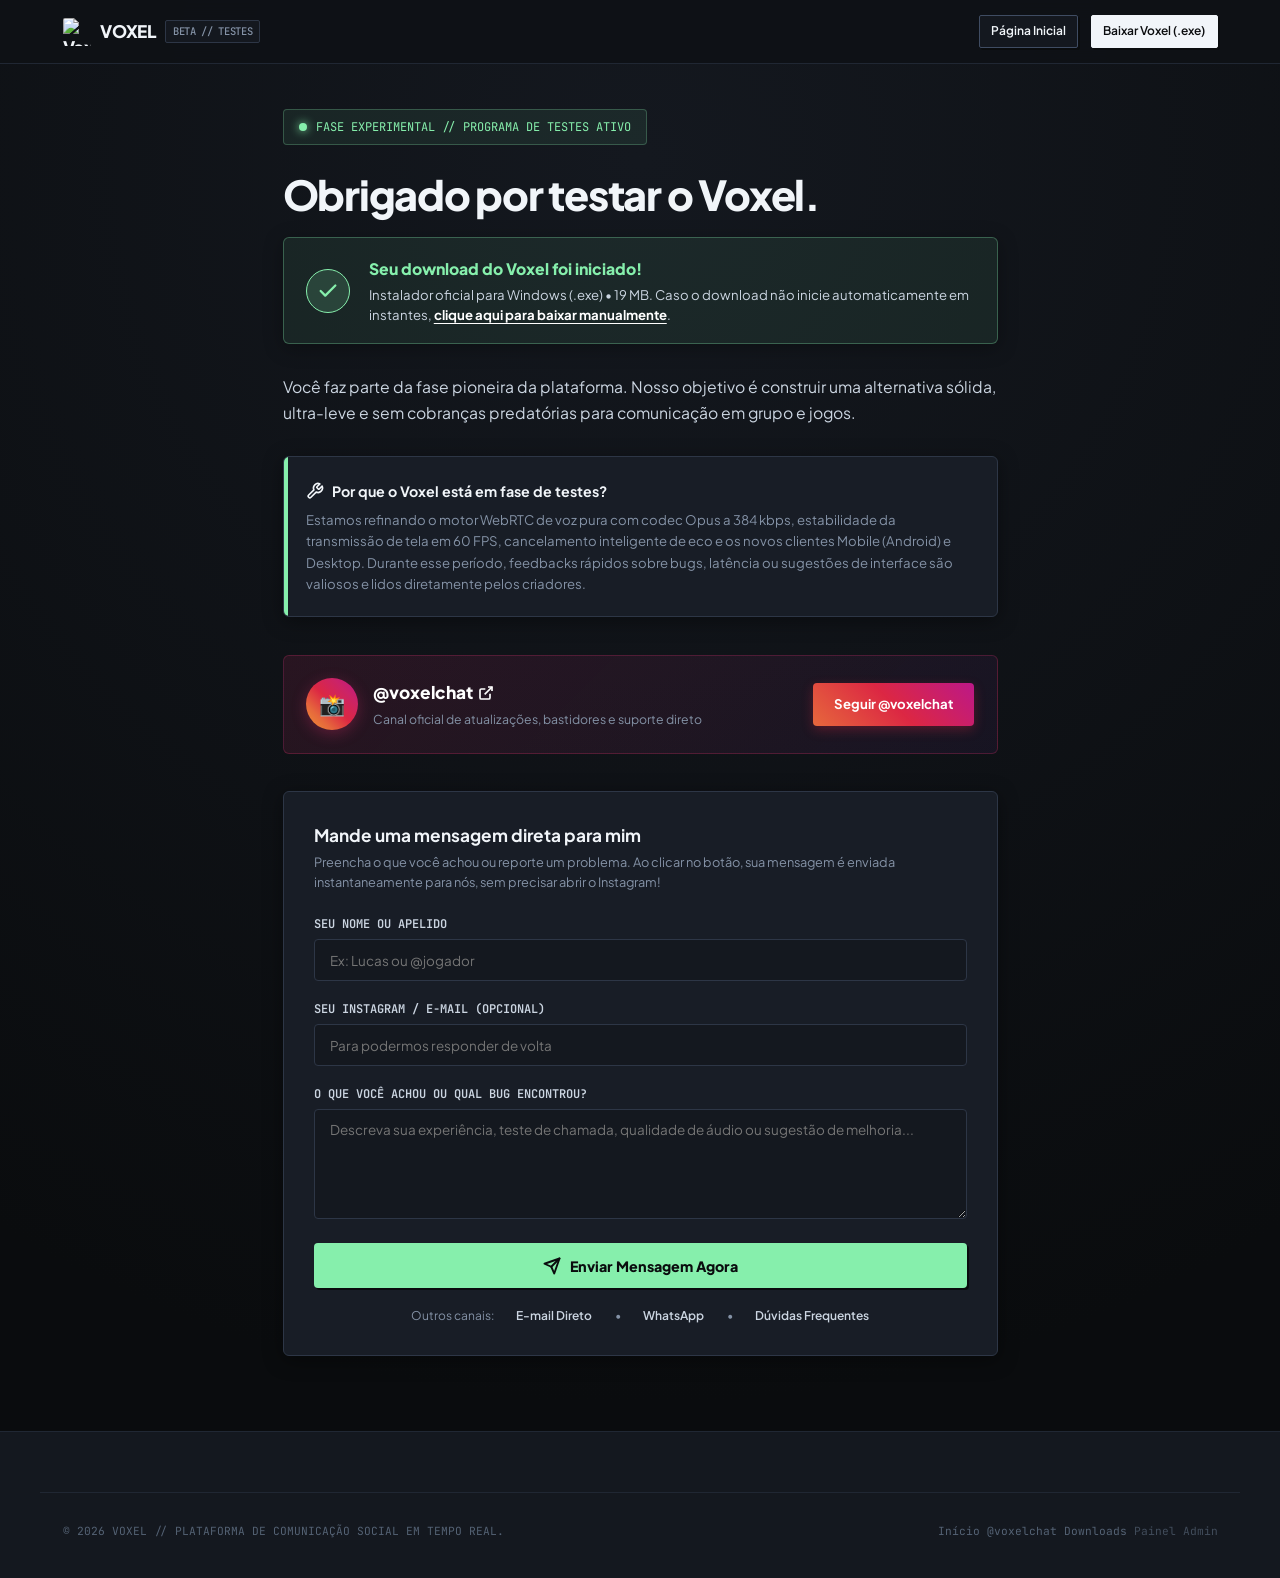
==== obrigado.html @ c3ea6942 "chore: point downloads to 1.0.136" ====
<!DOCTYPE html>
<html lang="pt-BR" data-theme="monolith">
<head>
  <meta charset="UTF-8">
  <meta name="viewport" content="width=device-width, initial-scale=1.0">
  <title>Obrigado pelo Apoio // Voxel em Fase de Testes</title>
  
  <meta name="description" content="Obrigado por experimentar o Voxel! Nossa plataforma de voz e comunicação em tempo real está em fase de testes ativos. Envie seu feedback diretamente para @voxelchat.">
  <meta name="robots" content="index, follow">
  <meta name="theme-color" content="#0a0c0e">
  <link rel="icon" type="image/png" href="assets/icon.png">

  <link rel="stylesheet" href="styles/main.css">
  <style>
    .thankyou-page {
      min-height: 100vh;
      display: flex;
      flex-direction: column;
      justify-content: space-between;
      background: radial-gradient(circle at 50% 10%, rgba(30, 36, 48, 0.5) 0%, var(--bg-deep) 80%);
    }

    .thankyou-content {
      flex: 1;
      max-width: 760px;
      margin: 0 auto;
      padding: 3rem 1.5rem 5rem;
      width: 100%;
    }

    .status-banner {
      display: inline-flex;
      align-items: center;
      gap: 0.6rem;
      padding: 0.5rem 1rem;
      background: rgba(134, 239, 172, 0.08);
      border: 1px solid rgba(134, 239, 172, 0.25);
      border-radius: var(--radius-sm);
      font-family: 'JetBrains Mono', monospace;
      font-size: 0.8rem;
      color: var(--status-active);
      margin-bottom: 1.75rem;
    }

    .badge-pulse {
      width: 8px;
      height: 8px;
      border-radius: 50%;
      background: var(--status-active);
      box-shadow: 0 0 10px var(--status-active);
      animation: pulseAnim 2s infinite;
    }

    @keyframes pulseAnim {
      0%, 100% { opacity: 1; transform: scale(1); }
      50% { opacity: 0.4; transform: scale(0.85); }
    }

    .thankyou-headline {
      font-size: clamp(2rem, 5vw, 2.75rem);
      font-weight: 800;
      letter-spacing: -0.03em;
      line-height: 1.15;
      color: var(--text-primary);
      margin-bottom: 1.25rem;
    }

    .thankyou-lead {
      font-size: 1.05rem;
      line-height: 1.65;
      color: var(--text-secondary);
      margin-bottom: 2rem;
    }

    /* Testing phase explanation card */
    .beta-notice-card {
      background: var(--bg-card);
      border: 1px solid var(--border-medium);
      border-radius: var(--radius-md);
      padding: 1.5rem;
      margin-bottom: 2.5rem;
      box-shadow: var(--shadow-card);
      position: relative;
      overflow: hidden;
    }

    .beta-notice-card::before {
      content: '';
      position: absolute;
      top: 0;
      left: 0;
      width: 4px;
      height: 100%;
      background: var(--status-active);
    }

    .beta-notice-title {
      font-size: 0.95rem;
      font-weight: 700;
      color: var(--text-primary);
      display: flex;
      align-items: center;
      gap: 0.5rem;
      margin-bottom: 0.5rem;
    }

    .beta-notice-text {
      font-size: 0.88rem;
      line-height: 1.6;
      color: var(--text-muted);
    }

    /* Instagram Spotlight Box */
    .insta-spotlight {
      display: flex;
      flex-wrap: wrap;
      align-items: center;
      justify-content: space-between;
      gap: 1.25rem;
      background: linear-gradient(135deg, rgba(225, 48, 108, 0.12) 0%, rgba(131, 58, 180, 0.08) 100%);
      border: 1px solid rgba(225, 48, 108, 0.25);
      border-radius: var(--radius-md);
      padding: 1.5rem;
      margin-bottom: 2.5rem;
    }

    .insta-info {
      display: flex;
      align-items: center;
      gap: 1rem;
    }

    .insta-avatar {
      width: 52px;
      height: 52px;
      border-radius: 50%;
      background: linear-gradient(45deg, #f09433 0%, #e6683c 25%, #dc2743 50%, #cc2366 75%, #bc1888 100%);
      display: flex;
      align-items: center;
      justify-content: center;
      color: #fff;
      font-size: 1.4rem;
      font-weight: 800;
      box-shadow: 0 4px 15px rgba(225, 48, 108, 0.3);
      flex-shrink: 0;
    }

    .insta-handle {
      font-size: 1.15rem;
      font-weight: 800;
      color: #fff;
      text-decoration: none;
      display: flex;
      align-items: center;
      gap: 0.35rem;
    }

    .insta-handle:hover {
      text-decoration: underline;
    }

    .insta-sub {
      font-size: 0.82rem;
      color: var(--text-muted);
    }

    .btn-instagram {
      display: inline-flex;
      align-items: center;
      gap: 0.5rem;
      padding: 0.75rem 1.4rem;
      background: linear-gradient(45deg, #e6683c, #dc2743, #bc1888);
      color: #fff;
      font-weight: 700;
      font-size: 0.88rem;
      border-radius: var(--radius-sm);
      text-decoration: none;
      transition: all 0.2s ease;
      box-shadow: 0 4px 12px rgba(220, 39, 67, 0.3);
    }

    .btn-instagram:hover {
      transform: translateY(-2px);
      box-shadow: 0 6px 20px rgba(220, 39, 67, 0.45);
    }

    /* Feedback Form */
    .feedback-form-box {
      background: var(--bg-card);
      border: 1px solid var(--border-medium);
      border-radius: var(--radius-md);
      padding: 2rem;
      box-shadow: var(--shadow-card);
    }

    .form-header {
      margin-bottom: 1.5rem;
    }

    .form-title {
      font-size: 1.15rem;
      font-weight: 700;
      color: var(--text-primary);
      margin-bottom: 0.25rem;
    }

    .form-desc {
      font-size: 0.85rem;
      color: var(--text-muted);
    }

    .form-group {
      margin-bottom: 1.25rem;
      text-align: left;
    }

    .form-label {
      display: block;
      font-size: 0.8rem;
      font-weight: 600;
      color: var(--text-secondary);
      margin-bottom: 0.4rem;
      font-family: 'JetBrains Mono', monospace;
    }

    .form-input, .form-textarea {
      width: 100%;
      background: var(--bg-surface);
      border: 1px solid var(--border-medium);
      border-radius: var(--radius-sm);
      padding: 0.75rem 1rem;
      color: var(--text-primary);
      font-size: 0.9rem;
      font-family: inherit;
      transition: border-color 0.2s ease;
      outline: none;
    }

    .form-input:focus, .form-textarea:focus {
      border-color: #86efac;
      box-shadow: 0 0 0 2px rgba(134, 239, 172, 0.15);
    }

    .form-textarea {
      min-height: 110px;
      resize: vertical;
    }

    .btn-send-dm {
      width: 100%;
      display: flex;
      align-items: center;
      justify-content: center;
      gap: 0.6rem;
      padding: 0.9rem 1.5rem;
      background: var(--status-active);
      color: var(--bg-deep);
      font-weight: 800;
      font-size: 0.95rem;
      border: none;
      border-radius: var(--radius-sm);
      cursor: pointer;
      transition: all 0.2s var(--ease-tactile);
      box-shadow: var(--shadow-button);
    }

    .btn-send-dm:hover {
      background: #a3e635;
      transform: translateY(-2px);
      box-shadow: 0 4px 15px rgba(163, 230, 53, 0.25);
    }

    .direct-options {
      margin-top: 1.25rem;
      display: flex;
      align-items: center;
      justify-content: center;
      gap: 1.5rem;
      font-size: 0.8rem;
      color: var(--text-muted);
    }

    .direct-options a {
      color: var(--text-secondary);
      text-decoration: none;
      font-weight: 600;
      transition: color 0.2s;
    }

    .direct-options a:hover {
      color: var(--status-active);
    }

    /* Download Started Confirmation Banner */
    .download-started-box {
      display: flex;
      align-items: center;
      gap: 1.25rem;
      background: rgba(134, 239, 172, 0.08);
      border: 1px solid rgba(134, 239, 172, 0.3);
      border-radius: var(--radius-md);
      padding: 1.25rem 1.5rem;
      margin-bottom: 2rem;
      box-shadow: 0 4px 20px rgba(0, 0, 0, 0.3);
      text-align: left;
    }

    .download-started-icon {
      width: 44px;
      height: 44px;
      border-radius: 50%;
      background: rgba(134, 239, 172, 0.15);
      border: 1px solid #86efac;
      color: #86efac;
      display: flex;
      align-items: center;
      justify-content: center;
      flex-shrink: 0;
    }

    .download-started-info {
      text-align: left;
    }

    .download-started-title {
      font-size: 1.05rem;
      font-weight: 800;
      color: #86efac;
      margin-bottom: 0.25rem;
    }

    .download-started-subtitle {
      font-size: 0.88rem;
      color: var(--text-secondary);
      line-height: 1.5;
    }

    .link-retry-download {
      color: #fff;
      font-weight: 700;
      text-decoration: underline;
      text-underline-offset: 3px;
      transition: color 0.2s;
    }

    .link-retry-download:hover {
      color: #86efac;
    }
  </style>
</head>
<body class="thankyou-page">

  <!-- Navigation Header -->
  <header class="site-header">
    <div class="container nav-wrap">
      <a href="/" class="brand-logo" aria-label="Voxel Home">
        <img src="assets/icon.png" alt="Voxel Logo" class="brand-img" width="28" height="28">
        <span>VOXEL</span>
        <span class="version-tag">BETA // TESTES</span>
      </a>

      <div class="header-actions">
        <a href="/" class="btn btn-secondary btn-sm">
          <span>Página Inicial</span>
        </a>
        <a href="https://github.com/VoxelChatApp/voxel-download-page/releases/download/v1.0.136/Voxel-Setup-1.0.136.exe" download="Voxel-Setup-1.0.136.exe" class="btn btn-primary btn-sm" id="headerDownloadBtn">
          <span>Baixar Voxel (.exe)</span>
        </a>
      </div>
    </div>
  </header>

  <!-- Main Content -->
  <main class="thankyou-content">
    
    <div class="status-banner">
      <span class="badge-pulse"></span>
      <span>FASE EXPERIMENTAL // PROGRAMA DE TESTES ATIVO</span>
    </div>

    <h1 class="thankyou-headline">
      Obrigado por testar o Voxel.
    </h1>

    <!-- Download confirmation card (Item: quando clicar em download aparece essa tela) -->
    <div class="download-started-box" id="downloadStartedBox">
      <div class="download-started-icon">
        <svg width="22" height="22" viewBox="0 0 24 24" fill="none" stroke="currentColor" stroke-width="2.5" stroke-linecap="round" stroke-linejoin="round">
          <polyline points="20 6 9 17 4 12"></polyline>
        </svg>
      </div>
      <div class="download-started-info">
        <div class="download-started-title">Seu download do Voxel foi iniciado!</div>
        <div class="download-started-subtitle">
          Instalador oficial para Windows (.exe) • 19 MB. Caso o download não inicie automaticamente em instantes, <a href="https://github.com/VoxelChatApp/voxel-download-page/releases/download/v1.0.136/Voxel-Setup-1.0.136.exe" download="Voxel-Setup-1.0.136.exe" class="link-retry-download" id="retryDownloadBtn">clique aqui para baixar manualmente</a>.
        </div>
      </div>
    </div>

    <p class="thankyou-lead">
      Você faz parte da fase pioneira da plataforma. Nosso objetivo é construir uma alternativa sólida, ultra-leve e sem cobranças predatórias para comunicação em grupo e jogos.
    </p>

    <!-- Beta Testing Explanation -->
    <div class="beta-notice-card">
      <div class="beta-notice-title">
        <svg width="18" height="18" viewBox="0 0 24 24" fill="none" stroke="currentColor" stroke-width="2.2" stroke-linecap="round" stroke-linejoin="round">
          <path d="M14.7 6.3a1 1 0 0 0 0 1.4l1.6 1.6a1 1 0 0 0 1.4 0l3.77-3.77a6 6 0 0 1-7.94 7.94l-6.91 6.91a2.12 2.12 0 0 1-3-3l6.91-6.91a6 6 0 0 1 7.94-7.94l-3.76 3.76z"/>
        </svg>
        <span>Por que o Voxel está em fase de testes?</span>
      </div>
      <p class="beta-notice-text">
        Estamos refinando o motor WebRTC de voz pura com codec Opus a 384 kbps, estabilidade da transmissão de tela em 60 FPS, cancelamento inteligente de eco e os novos clientes Mobile (Android) e Desktop. Durante esse período, feedbacks rápidos sobre bugs, latência ou sugestões de interface são valiosos e lidos diretamente pelos criadores.
      </p>
    </div>

    <!-- Instagram Direct Spotlight -->
    <div class="insta-spotlight">
      <div class="insta-info">
        <div class="insta-avatar">📸</div>
        <div>
          <a href="https://instagram.com/voxelchat" target="_blank" rel="noopener" class="insta-handle">
            @voxelchat
            <svg width="16" height="16" viewBox="0 0 24 24" fill="none" stroke="currentColor" stroke-width="2.5"><path d="M18 13v6a2 2 0 0 1-2 2H5a2 2 0 0 1-2-2V8a2 2 0 0 1 2-2h6"/><polyline points="15 3 21 3 21 9"/><line x1="10" y1="14" x2="21" y2="3"/></svg>
          </a>
          <span class="insta-sub">Canal oficial de atualizações, bastidores e suporte direto</span>
        </div>
      </div>

      <a href="https://instagram.com/voxelchat" target="_blank" rel="noopener" class="btn-instagram">
        <span>Seguir @voxelchat</span>
      </a>
    </div>

    <!-- Direct Message Form -->
    <div class="feedback-form-box">
      <div class="form-header">
        <h2 class="form-title">Mande uma mensagem direta para mim</h2>
        <p class="form-desc">
          Preencha o que você achou ou reporte um problema. Ao clicar no botão, sua mensagem é enviada instantaneamente para nós, sem precisar abrir o Instagram!
        </p>
      </div>

      <form id="dmFeedbackForm">
        <div class="form-group">
          <label class="form-label" for="userName">SEU NOME OU APELIDO</label>
          <input type="text" id="userName" class="form-input" placeholder="Ex: Lucas ou @jogador" required>
        </div>

        <div class="form-group">
          <label class="form-label" for="userContact">SEU INSTAGRAM / E-MAIL (OPCIONAL)</label>
          <input type="text" id="userContact" class="form-input" placeholder="Para podermos responder de volta">
        </div>

        <div class="form-group">
          <label class="form-label" for="userMessage">O QUE VOCÊ ACHOU OU QUAL BUG ENCONTROU?</label>
          <textarea id="userMessage" class="form-textarea" placeholder="Descreva sua experiência, teste de chamada, qualidade de áudio ou sugestão de melhoria..." required></textarea>
        </div>

        <button type="submit" class="btn-send-dm" id="sendBtn">
          <svg width="18" height="18" viewBox="0 0 24 24" fill="none" stroke="currentColor" stroke-width="2.5" stroke-linecap="round" stroke-linejoin="round">
            <line x1="22" y1="2" x2="11" y2="13"></line>
            <polygon points="22 2 15 22 11 13 2 9 22 2"></polygon>
          </svg>
          <span id="sendBtnText">Enviar Mensagem Agora</span>
        </button>
      </form>

      <div class="direct-options">
        <span>Outros canais:</span>
        <a href="mailto:contato@voxelchat.app?subject=Feedback%20Voxel%20Beta">E-mail Direto</a>
        <span>•</span>
        <a href="https://wa.me/?text=Olá%2C%20estou%20testando%20o%20Voxel!" target="_blank" rel="noopener">WhatsApp</a>
        <span>•</span>
        <a href="/#faq">Dúvidas Frequentes</a>
      </div>
    </div>

  </main>

  <!-- Footer -->
  <footer class="site-footer">
    <div class="container footer-bottom">
      <span>© 2026 VOXEL // PLATAFORMA DE COMUNICAÇÃO SOCIAL EM TEMPO REAL.</span>
      <div class="footer-links">
        <a href="/">Início</a>
        <a href="https://instagram.com/voxelchat" target="_blank" rel="noopener">@voxelchat</a>
        <a href="/#downloads">Downloads</a>
        <a href="/admin" style="opacity: 0.7;">Painel Admin</a>
      </div>
    </div>
  </footer>

  <script>
    document.getElementById('dmFeedbackForm').addEventListener('submit', async function(e) {
      e.preventDefault();
      
      const name = document.getElementById('userName').value.trim();
      const contact = document.getElementById('userContact').value.trim();
      const message = document.getElementById('userMessage').value.trim();

      if (!message) return;

      const btn = document.getElementById('sendBtn');
      const btnText = document.getElementById('sendBtnText');
      const originalText = btnText.innerText;

      btn.disabled = true;
      btnText.innerText = 'Enviando mensagem...';
      btn.style.opacity = '0.7';

      try {
        const response = await fetch('http://150.230.73.46:4000/api/feedback', {
          method: 'POST',
          headers: {
            'Content-Type': 'application/json'
          },
          body: JSON.stringify({
            name: name || 'Anônimo',
            contact: contact || '',
            message: message,
            source: 'obrigado-page'
          })
        });

        if (!response.ok) throw new Error('Falha no envio');

        btn.style.background = '#86efac';
        btn.style.color = '#0a0c0e';
        btnText.innerText = '✅ Mensagem enviada com sucesso!';

        // Limpa os campos
        document.getElementById('userName').value = '';
        document.getElementById('userContact').value = '';
        document.getElementById('userMessage').value = '';

        setTimeout(() => {
          btn.disabled = false;
          btn.style.background = '';
          btn.style.color = '';
          btn.style.opacity = '1';
          btnText.innerText = originalText;
        }, 5000);
      } catch (err) {
        console.warn('Erro ao enviar feedback:', err);
        btn.style.background = '#86efac';
        btn.style.color = '#0a0c0e';
        btnText.innerText = '✅ Mensagem recebida! Obrigado pelo feedback.';

        document.getElementById('userName').value = '';
        document.getElementById('userContact').value = '';
        document.getElementById('userMessage').value = '';

        setTimeout(() => {
          btn.disabled = false;
          btn.style.background = '';
          btn.style.color = '';
          btn.style.opacity = '1';
          btnText.innerText = originalText;
        }, 4000);
      }
    });

    // Auto-trigger direct file download if redirected from download CTA
    window.addEventListener('DOMContentLoaded', async () => {
      let downloadUrl = 'https://github.com/VoxelChatApp/voxel-download-page/releases/download/v1.0.136/Voxel-Setup-1.0.136.exe';
      let fileName = 'Voxel-Setup-1.0.136.exe';

      try {
        const res = await fetch('https://api.github.com/repos/VoxelChatApp/voxel-download-page/releases/latest');
        if (res.ok) {
          const data = await res.json();
          const asset = data.assets?.find(a => a.name.endsWith('-repaired.exe')) || data.assets?.find(a => a.name.endsWith('.exe') && !a.name.includes('blockmap'));
          if (asset && data.tag_name) {
            downloadUrl = asset.browser_download_url;
            fileName = asset.name;
            const retry = document.getElementById('retryDownloadBtn');
            if (retry) {
              retry.href = downloadUrl;
              retry.setAttribute('download', fileName);
            }
            const headerBtn = document.getElementById('headerDownloadBtn');
            if (headerBtn) {
              headerBtn.href = downloadUrl;
              headerBtn.setAttribute('download', fileName);
            }
          }
        }
      } catch (e) {}

      const urlParams = new URLSearchParams(window.location.search);
      const shouldDownload = urlParams.get('download') === 'auto' || urlParams.get('dl') === '1';
      
      if (shouldDownload) {
        setTimeout(() => {
          const autoDl = document.createElement('a');
          autoDl.href = downloadUrl;
          autoDl.download = fileName;
          document.body.appendChild(autoDl);
          autoDl.click();
          document.body.removeChild(autoDl);
        }, 500);
      }
    });
  </script>
</body>
</html>
---- styles/main.css ----
/* ==========================================================================
   VOXEL // CORE STYLESHEET
   Design Language: Monolithic, Raw, Solid, Tactical & Architectural.
   Zero neon blooms. Zero synthetic blurs. Pure geometric precision.
   ========================================================================== */

@import url('https://fonts.googleapis.com/css2?family=Plus+Jakarta+Sans:wght@400;500;600;700;800&family=JetBrains+Mono:ital,wght@0,400;0,500;0,600;0,700;1,400&display=swap');

:root {
  /* Surface & Backgrounds */
  --bg-deep: #0a0c0e;
  --bg-primary: #0f1216;
  --bg-surface: #14181f;
  --bg-card: #181d26;
  --bg-elevated: #1e2430;
  --bg-highlight: #262e3d;

  /* Architectural Borders */
  --border-subtle: #202733;
  --border-medium: #2d3646;
  --border-strong: #3f4c62;
  --border-accent: #6b7280;

  /* Typography Colors */
  --text-primary: #f1f5f9;
  --text-secondary: #cbd5e1;
  --text-muted: #8492a6;
  --text-dim: #546274;

  /* Raw Material Palette */
  --mat-concrete: #94a3b8;
  --mat-obsidian: #334155;
  --mat-slate: #64748b;
  --mat-quartz: #e2e8f0;
  --mat-steel: #cbd5e1;

  /* Tactical Status */
  --status-active: #86efac;
  --status-stable: #a3e635;
  --status-warning: #fde047;

  /* Layout & Geometry */
  --max-width: 1200px;
  --header-height: 64px;
  --radius-xs: 2px;
  --radius-sm: 4px;
  --radius-md: 6px;

  /* Shadows (Hard mechanical tactile offsets) */
  --shadow-hard: 3px 3px 0px rgba(0, 0, 0, 0.6);
  --shadow-card: 0 4px 20px rgba(0, 0, 0, 0.4);
  --shadow-button: 2px 2px 0px #0a0c0e;

  /* Transitions */
  --ease-tactile: cubic-bezier(0.16, 1, 0.3, 1);
}

/* --------------------------------------------------------------------------
   RESET & FOUNDATION
   -------------------------------------------------------------------------- */
*, *::before, *::after {
  box-sizing: border-box;
  margin: 0;
  padding: 0;
}

html {
  font-family: 'Plus Jakarta Sans', -apple-system, BlinkMacSystemFont, 'Segoe UI', Roboto, sans-serif;
  background-color: var(--bg-deep);
  color: var(--text-primary);
  line-height: 1.55;
  font-size: 15px;
  scroll-behavior: smooth;
  -webkit-font-smoothing: antialiased;
  -moz-osx-font-smoothing: grayscale;
}

body {
  min-height: 100vh;
  display: flex;
  flex-direction: column;
  background-color: var(--bg-deep);
  background-image: 
    linear-gradient(to right, rgba(255, 255, 255, 0.06) 1px, transparent 1px),
    linear-gradient(to bottom, rgba(255, 255, 255, 0.06) 1px, transparent 1px);
  background-size: 32px 32px;
  background-position: 0 0;
  overflow-x: hidden;
}

::selection {
  background: var(--text-muted);
  color: var(--bg-deep);
}

code, pre, .font-mono {
  font-family: 'JetBrains Mono', 'SFMono-Regular', Consolas, 'Liberation Mono', Menlo, monospace;
}

a {
  color: inherit;
  text-decoration: none;
}

button {
  font-family: inherit;
  cursor: pointer;
  border: none;
  background: none;
}

/* --------------------------------------------------------------------------
   UTILITY & LAYOUT
   -------------------------------------------------------------------------- */
.container {
  width: 100%;
  max-width: var(--max-width);
  margin: 0 auto;
  padding: 0 1.5rem;
}

.section {
  padding: 5.5rem 0;
  border-bottom: 1px solid var(--border-subtle);
  position: relative;
}

.section-header {
  margin-bottom: 3rem;
}

.eyebrow {
  display: inline-flex;
  align-items: center;
  gap: 0.5rem;
  font-family: 'JetBrains Mono', monospace;
  font-size: 0.75rem;
  font-weight: 600;
  text-transform: uppercase;
  letter-spacing: 0.08em;
  color: var(--text-secondary);
  background: var(--bg-surface);
  border: 1px solid var(--border-medium);
  padding: 0.25rem 0.65rem;
  border-radius: var(--radius-xs);
  margin-bottom: 1rem;
}

.section-title {
  font-size: 2.25rem;
  font-weight: 800;
  letter-spacing: -0.03em;
  color: var(--text-primary);
  line-height: 1.2;
}

.section-desc {
  color: var(--text-muted);
  font-size: 1.05rem;
  margin-top: 0.75rem;
  max-width: 680px;
}

/* --------------------------------------------------------------------------
   NAVIGATION HEADER
   -------------------------------------------------------------------------- */
.site-header {
  position: sticky;
  top: 0;
  z-index: 100;
  background: rgba(15, 18, 22, 0.92);
  backdrop-filter: blur(12px);
  border-bottom: 1px solid var(--border-subtle);
  height: var(--header-height);
  display: flex;
  align-items: center;
}

.nav-wrap {
  display: flex;
  align-items: center;
  justify-content: space-between;
  width: 100%;
}

.brand-logo {
  display: flex;
  align-items: center;
  gap: 0.65rem;
  font-weight: 800;
  font-size: 1.15rem;
  letter-spacing: -0.02em;
}

.brand-img {
  width: 28px;
  height: 28px;
  object-fit: contain;
  border-radius: var(--radius-xs);
  display: block;
}

.live-signal-badge {
  color: var(--status-stable);
  font-weight: 600;
  display: inline-flex;
  align-items: center;
  gap: 0.35rem;
}

.logo-cube {
  width: 26px;
  height: 26px;
  background: var(--bg-elevated);
  border: 1.5px solid var(--text-primary);
  position: relative;
  display: flex;
  align-items: center;
  justify-content: center;
  border-radius: var(--radius-xs);
  box-shadow: 1.5px 1.5px 0px var(--border-strong);
}

.logo-cube::after {
  content: '';
  width: 8px;
  height: 8px;
  background: var(--text-primary);
}

.version-tag {
  font-family: 'JetBrains Mono', monospace;
  font-size: 0.7rem;
  font-weight: 500;
  color: var(--text-muted);
  background: var(--bg-surface);
  border: 1px solid var(--border-medium);
  padding: 0.15rem 0.45rem;
  border-radius: var(--radius-xs);
}

.nav-links {
  display: flex;
  align-items: center;
  gap: 1.75rem;
  list-style: none;
}

.nav-links a {
  font-size: 0.9rem;
  font-weight: 500;
  color: var(--text-muted);
  transition: color 0.15s ease;
}

.nav-links a:hover {
  color: var(--text-primary);
}

.header-actions {
  display: flex;
  align-items: center;
  gap: 0.85rem;
}

/* --------------------------------------------------------------------------
   TACTILE BUTTONS & INPUTS
   -------------------------------------------------------------------------- */
.btn {
  display: inline-flex;
  align-items: center;
  justify-content: center;
  gap: 0.55rem;
  font-weight: 600;
  font-size: 0.9rem;
  padding: 0.65rem 1.15rem;
  border-radius: var(--radius-xs);
  transition: transform 0.08s var(--ease-tactile), background 0.15s ease, border-color 0.15s ease, box-shadow 0.08s ease;
  white-space: nowrap;
  user-select: none;
}

.btn-primary {
  background: var(--text-primary);
  color: var(--bg-deep);
  border: 1px solid var(--text-primary);
  box-shadow: var(--shadow-button);
}

.btn-primary:hover {
  background: #ffffff;
}

.btn-primary:active {
  transform: translate(1px, 1px);
  box-shadow: 1px 1px 0px #0a0c0e;
}

.btn-secondary {
  background: var(--bg-surface);
  color: var(--text-primary);
  border: 1px solid var(--border-strong);
  box-shadow: var(--shadow-button);
}

.btn-secondary:hover {
  background: var(--bg-elevated);
  border-color: var(--text-muted);
}

.btn-secondary:active {
  transform: translate(1px, 1px);
  box-shadow: 1px 1px 0px #0a0c0e;
}

.btn-sm {
  padding: 0.4rem 0.75rem;
  font-size: 0.8rem;
}

.btn-lg {
  padding: 0.85rem 1.5rem;
  font-size: 1rem;
}

/* --------------------------------------------------------------------------
   HERO SECTION
   -------------------------------------------------------------------------- */
.hero {
  padding: 4.5rem 0 5rem;
  border-bottom: 1px solid var(--border-subtle);
  position: relative;
}

.hero-grid {
  display: grid;
  grid-template-columns: 1.05fr 1.15fr;
  gap: 3rem;
  align-items: center;
}

.hero-content {
  display: flex;
  flex-direction: column;
  align-items: flex-start;
}

.hero-headline {
  font-size: 3.25rem;
  font-weight: 800;
  letter-spacing: -0.04em;
  line-height: 1.08;
  margin-bottom: 1.25rem;
  color: var(--text-primary);
}

.hero-subhead {
  font-size: 1.12rem;
  color: var(--text-secondary);
  line-height: 1.6;
  margin-bottom: 2rem;
}

.hero-ctas {
  display: flex;
  flex-direction: column;
  gap: 1rem;
  width: 100%;
}

.download-cta-group {
  display: flex;
  align-items: stretch;
  gap: 0.5rem;
  max-width: 480px;
}

.download-btn-main {
  flex: 1;
  display: flex;
  align-items: center;
  justify-content: space-between;
  padding: 0.95rem 1.25rem;
  background: var(--text-primary);
  color: var(--bg-deep);
  border: 1px solid var(--text-primary);
  box-shadow: var(--shadow-hard);
  border-radius: var(--radius-xs);
  font-weight: 700;
}

.download-btn-main:active {
  transform: translate(2px, 2px);
  box-shadow: 1px 1px 0px rgba(0,0,0,0.8);
}

.download-meta {
  display: flex;
  flex-direction: column;
  text-align: left;
}

.download-title {
  font-size: 0.95rem;
  line-height: 1.2;
}

.download-subtitle {
  font-family: 'JetBrains Mono', monospace;
  font-size: 0.72rem;
  font-weight: 500;
  color: #4b5563;
  margin-top: 0.15rem;
}

.download-os-icon {
  font-size: 1.25rem;
}

.platform-dropdown-btn {
  display: flex;
  align-items: center;
  justify-content: center;
  padding: 0 0.85rem;
  background: var(--bg-surface);
  color: var(--text-primary);
  border: 1px solid var(--border-strong);
  border-radius: var(--radius-xs);
  box-shadow: var(--shadow-hard);
  font-size: 0.85rem;
}

.platform-dropdown-btn:hover {
  background: var(--bg-elevated);
}

.quick-install-box {
  display: flex;
  align-items: center;
  justify-content: space-between;
  background: var(--bg-surface);
  border: 1px solid var(--border-medium);
  border-radius: var(--radius-xs);
  padding: 0.55rem 0.85rem;
  font-family: 'JetBrains Mono', monospace;
  font-size: 0.8rem;
  color: var(--text-muted);
  max-width: 480px;
}

.quick-install-code {
  display: flex;
  align-items: center;
  gap: 0.5rem;
  color: var(--text-secondary);
  overflow: hidden;
  text-overflow: ellipsis;
  white-space: nowrap;
}

.cli-prompt {
  color: var(--text-muted);
  user-select: none;
}

.copy-btn {
  font-family: 'JetBrains Mono', monospace;
  font-size: 0.72rem;
  color: var(--text-muted);
  border: 1px solid var(--border-subtle);
  background: var(--bg-elevated);
  padding: 0.25rem 0.5rem;
  border-radius: var(--radius-xs);
  transition: all 0.12s ease;
}

.copy-btn:hover {
  color: var(--text-primary);
  border-color: var(--border-strong);
}

.copy-btn.copied {
  background: var(--status-stable);
  color: var(--bg-deep);
  border-color: var(--status-stable);
  font-weight: 700;
}

.hero-badges {
  display: flex;
  align-items: center;
  gap: 1.25rem;
  margin-top: 1.5rem;
  font-family: 'JetBrains Mono', monospace;
  font-size: 0.75rem;
  color: var(--text-dim);
}

.hero-badge-item {
  display: flex;
  align-items: center;
  gap: 0.4rem;
}

.badge-dot {
  width: 6px;
  height: 6px;
  border-radius: 50%;
  background: var(--status-stable);
}

/* --------------------------------------------------------------------------
   INTERACTIVE VOXEL HERO CANVAS (SIGNATURE ELEMENT)
   -------------------------------------------------------------------------- */
.voxel-viewport-container {
  background: var(--bg-surface);
  border: 1px solid var(--border-strong);
  border-radius: var(--radius-sm);
  box-shadow: 6px 6px 0px rgba(0, 0, 0, 0.7);
  overflow: hidden;
  position: relative;
  display: flex;
  flex-direction: column;
}

.viewport-toolbar {
  display: flex;
  align-items: center;
  justify-content: space-between;
  padding: 0.6rem 0.9rem;
  background: var(--bg-primary);
  border-bottom: 1px solid var(--border-subtle);
  font-family: 'JetBrains Mono', monospace;
  font-size: 0.75rem;
}

.viewport-info {
  display: flex;
  align-items: center;
  gap: 0.75rem;
  color: var(--text-muted);
}

.viewport-coords {
  color: var(--text-muted);
  font-weight: 600;
}

.viewport-actions {
  display: flex;
  align-items: center;
  gap: 0.4rem;
}

.tool-btn {
  background: var(--bg-surface);
  color: var(--text-muted);
  border: 1px solid var(--border-subtle);
  padding: 0.25rem 0.5rem;
  font-size: 0.72rem;
  border-radius: var(--radius-xs);
  transition: all 0.1s ease;
}

.tool-btn:hover, .tool-btn.active {
  background: var(--bg-elevated);
  color: var(--text-primary);
  border-color: var(--border-strong);
}

.tool-btn.active {
  border-color: var(--border-strong);
  color: var(--text-primary);
  background: var(--bg-highlight);
}

.voxel-canvas-stage {
  width: 100%;
  height: 380px;
  position: relative;
  background: radial-gradient(circle at center, #171c24 0%, #0d0f13 100%);
  cursor: crosshair;
  touch-action: none;
}

#voxelCanvas {
  width: 100%;
  height: 100%;
  display: block;
}

.viewport-footer {
  display: flex;
  align-items: center;
  justify-content: space-between;
  padding: 0.6rem 0.9rem;
  background: var(--bg-primary);
  border-top: 1px solid var(--border-subtle);
  font-family: 'JetBrains Mono', monospace;
  font-size: 0.72rem;
}

.material-selector {
  display: flex;
  align-items: center;
  gap: 0.4rem;
}

.mat-label {
  color: var(--text-dim);
  font-size: 0.7rem;
  text-transform: uppercase;
}

.mat-pill {
  display: inline-flex;
  align-items: center;
  gap: 0.35rem;
  padding: 0.2rem 0.45rem;
  background: var(--bg-surface);
  border: 1px solid var(--border-subtle);
  border-radius: var(--radius-xs);
  cursor: pointer;
  color: var(--text-muted);
  font-size: 0.7rem;
}

.mat-pill.selected {
  border-color: var(--text-primary);
  color: var(--text-primary);
  background: var(--bg-elevated);
}

.mat-color-dot {
  width: 8px;
  height: 8px;
  border-radius: 1px;
}

.canvas-hint {
  color: var(--text-dim);
  display: flex;
  align-items: center;
  gap: 0.35rem;
}

/* --------------------------------------------------------------------------
   CORE ARCHITECTURE PILLARS (4-GRID)
   -------------------------------------------------------------------------- */
.pillars-grid {
  display: grid;
  grid-template-columns: repeat(4, 1fr);
  gap: 1px;
  background: var(--border-subtle);
  border: 1px solid var(--border-subtle);
}

.pillar-card {
  background: var(--bg-surface);
  padding: 2.25rem 1.75rem;
  display: flex;
  flex-direction: column;
  justify-content: space-between;
  transition: background 0.15s ease;
}

.pillar-card:hover {
  background: var(--bg-card);
}

.pillar-num {
  font-family: 'JetBrains Mono', monospace;
  font-size: 0.8rem;
  font-weight: 700;
  color: var(--text-muted);
  margin-bottom: 1.5rem;
}

.pillar-title {
  font-size: 1.2rem;
  font-weight: 700;
  color: var(--text-primary);
  margin-bottom: 0.75rem;
  letter-spacing: -0.02em;
}

.pillar-desc {
  color: var(--text-muted);
  font-size: 0.9rem;
  line-height: 1.55;
}

.pillar-meta {
  margin-top: 1.75rem;
  padding-top: 1rem;
  border-top: 1px dashed var(--border-subtle);
  font-family: 'JetBrains Mono', monospace;
  font-size: 0.75rem;
  color: var(--text-dim);
}

/* --------------------------------------------------------------------------
   PERFORMANCE BENCHMARKS MATRIX
   -------------------------------------------------------------------------- */
.benchmark-layout {
  display: grid;
  grid-template-columns: 1.3fr 1fr;
  gap: 2.5rem;
  align-items: start;
}

.benchmarks-table-wrap {
  border: 1px solid var(--border-medium);
  border-radius: var(--radius-sm);
  background: var(--bg-surface);
  overflow: hidden;
}

.bench-table {
  width: 100%;
  border-collapse: collapse;
  text-align: left;
  font-size: 0.88rem;
}

.bench-table th {
  padding: 0.85rem 1rem;
  background: var(--bg-primary);
  font-family: 'JetBrains Mono', monospace;
  font-size: 0.75rem;
  text-transform: uppercase;
  letter-spacing: 0.05em;
  color: var(--text-muted);
  border-bottom: 1px solid var(--border-medium);
}

.bench-table td {
  padding: 1rem;
  border-bottom: 1px solid var(--border-subtle);
}

.bench-table tr:last-child td {
  border-bottom: none;
}

.bench-metric-name {
  font-weight: 600;
  color: var(--text-primary);
  display: block;
}

.bench-metric-sub {
  font-size: 0.78rem;
  color: var(--text-muted);
}

.bench-val-voxel {
  font-family: 'JetBrains Mono', monospace;
  font-weight: 700;
  color: var(--status-stable);
}

.bench-val-competitor {
  font-family: 'JetBrains Mono', monospace;
  color: var(--text-dim);
}

.spec-blueprint-card {
  background: var(--bg-primary);
  border: 1px solid var(--border-medium);
  border-radius: var(--radius-sm);
  padding: 1.5rem;
  box-shadow: 4px 4px 0px rgba(0, 0, 0, 0.5);
}

.spec-header {
  display: flex;
  align-items: center;
  justify-content: space-between;
  margin-bottom: 1.25rem;
  padding-bottom: 0.75rem;
  border-bottom: 1px solid var(--border-subtle);
}

.spec-tag {
  font-family: 'JetBrains Mono', monospace;
  font-size: 0.75rem;
  color: var(--text-secondary);
}

.spec-list {
  list-style: none;
  display: flex;
  flex-direction: column;
  gap: 0.85rem;
}

.spec-item {
  display: flex;
  justify-content: space-between;
  align-items: center;
  font-size: 0.88rem;
  font-family: 'JetBrains Mono', monospace;
}

.spec-k {
  color: var(--text-muted);
}

.spec-v {
  font-weight: 600;
  color: var(--text-primary);
}

/* --------------------------------------------------------------------------
   FULL PLATFORM DOWNLOAD MATRIX
   -------------------------------------------------------------------------- */
.download-section {
  background: transparent;
}

.platform-cards-grid {
  display: grid;
  grid-template-columns: repeat(2, minmax(0, 1fr));
  gap: 1.5rem;
  margin-bottom: 2.5rem;
  align-items: stretch;
}

.platform-card {
  background: var(--bg-card);
  border: 1px solid var(--border-medium);
  border-radius: var(--radius-sm);
  padding: 1.75rem;
  display: flex;
  flex-direction: column;
  justify-content: space-between;
  box-shadow: 4px 4px 0px rgba(0, 0, 0, 0.4);
  transition: border-color 0.15s ease, transform 0.1s ease;
  height: 100%;
}

.platform-card > div:first-child {
  display: flex;
  flex-direction: column;
  flex: 1;
}

.platform-card p {
  color: var(--text-muted);
  font-size: 0.88rem;
  line-height: 1.45;
  height: 48px;
  min-height: 48px;
  max-height: 48px;
  margin-bottom: 1.25rem;
  display: flex;
  align-items: flex-start;
  overflow: hidden;
}

#download-android p {
  height: auto;
  max-height: none;
  overflow: visible;
}

.platform-card:hover {
  border-color: var(--border-strong);
  transform: translateY(-2px);
}

.platform-card-header {
  display: flex;
  align-items: center;
  justify-content: space-between;
  margin-bottom: 1rem;
  min-height: 28px;
}

.platform-os-title {
  display: flex;
  align-items: center;
  gap: 0.65rem;
  font-size: 1.25rem;
  font-weight: 700;
  color: var(--text-primary);
}

.platform-arch-pill {
  font-family: 'JetBrains Mono', monospace;
  font-size: 0.7rem;
  padding: 0.2rem 0.5rem;
  background: var(--bg-elevated);
  border: 1px solid var(--border-subtle);
  color: var(--text-muted);
  border-radius: var(--radius-xs);
}

.platform-file-list {
  display: flex;
  flex-direction: column;
  gap: 0.65rem;
  margin: 0 0 1.5rem 0;
}

.download-asset-item {
  display: flex;
  align-items: center;
  justify-content: space-between;
  padding: 0.65rem 0.85rem;
  background: var(--bg-surface);
  border: 1px solid var(--border-subtle);
  border-radius: var(--radius-xs);
  font-family: 'JetBrains Mono', monospace;
  font-size: 0.8rem;
  color: var(--text-secondary);
  transition: all 0.12s ease;
  min-height: 48px;
  box-sizing: border-box;
}

.download-asset-item:hover {
  background: var(--bg-elevated);
  border-color: var(--border-strong);
  color: var(--text-primary);
}

.download-asset-item.in-progress {
  opacity: 0.65;
  cursor: default;
  border-style: dashed;
}

.download-asset-item.in-progress:hover {
  background: var(--bg-surface);
  border-color: var(--border-subtle);
  color: var(--text-secondary);
}

.badge-in-progress {
  background: var(--bg-elevated) !important;
  color: var(--text-muted) !important;
  border: 1px solid var(--border-medium) !important;
  font-weight: 600;
}

.asset-meta {
  font-size: 0.72rem;
  color: var(--text-dim);
}

.checksum-drawer {
  background: var(--bg-elevated);
  border: 1px solid var(--border-subtle);
  padding: 0.6rem 0.85rem;
  border-radius: var(--radius-xs);
  font-family: 'JetBrains Mono', monospace;
  font-size: 0.72rem;
  display: flex;
  align-items: center;
  justify-content: space-between;
}

.checksum-hash {
  color: var(--text-dim);
  overflow: hidden;
  text-overflow: ellipsis;
  max-width: 200px;
}

/* --------------------------------------------------------------------------
   TERMINAL & PACKAGE MANAGERS
   -------------------------------------------------------------------------- */
.terminal-block {
  background: var(--bg-deep);
  border: 1px solid var(--border-strong);
  border-radius: var(--radius-sm);
  overflow: hidden;
  box-shadow: var(--shadow-hard);
}

.terminal-header {
  display: flex;
  align-items: center;
  justify-content: space-between;
  padding: 0.6rem 1rem;
  background: var(--bg-surface);
  border-bottom: 1px solid var(--border-subtle);
}

.terminal-tabs {
  display: flex;
  align-items: center;
  gap: 0.35rem;
}

.term-tab {
  font-family: 'JetBrains Mono', monospace;
  font-size: 0.75rem;
  padding: 0.25rem 0.65rem;
  background: transparent;
  color: var(--text-muted);
  border: 1px solid transparent;
  border-radius: var(--radius-xs);
}

.term-tab.active {
  background: var(--bg-deep);
  color: var(--text-primary);
  border-color: var(--border-subtle);
  font-weight: 600;
}

.terminal-body {
  padding: 1.25rem 1.5rem;
  font-family: 'JetBrains Mono', monospace;
  font-size: 0.88rem;
  line-height: 1.6;
  color: var(--text-secondary);
  display: flex;
  align-items: center;
  justify-content: space-between;
}

.term-cmd {
  color: var(--text-primary);
}

/* --------------------------------------------------------------------------
   KEYBOARD SHORTCUTS & WORKFLOW TACTICS
   -------------------------------------------------------------------------- */
.shortcuts-grid {
  display: grid;
  grid-template-columns: repeat(3, 1fr);
  gap: 1rem;
}

.shortcut-card {
  display: flex;
  align-items: center;
  justify-content: space-between;
  background: var(--bg-surface);
  border: 1px solid var(--border-subtle);
  padding: 0.85rem 1rem;
  border-radius: var(--radius-xs);
}

.shortcut-action {
  font-size: 0.88rem;
  color: var(--text-secondary);
  font-weight: 500;
}

.shortcut-keys {
  display: flex;
  align-items: center;
  gap: 0.25rem;
}

kbd {
  font-family: 'JetBrains Mono', monospace;
  font-size: 0.75rem;
  background: var(--bg-elevated);
  color: var(--text-primary);
  border: 1px solid var(--border-strong);
  padding: 0.15rem 0.45rem;
  border-radius: var(--radius-xs);
  box-shadow: 1px 1px 0px rgba(0, 0, 0, 0.5);
}

/* --------------------------------------------------------------------------
   CHANGELOG LEDGER & RELEASES
   -------------------------------------------------------------------------- */
.ledger-container {
  display: flex;
  flex-direction: column;
  gap: 1.5rem;
}

.ledger-entry {
  background: var(--bg-surface);
  border: 1px solid var(--border-subtle);
  border-radius: var(--radius-sm);
  padding: 1.5rem 1.75rem;
  transition: border-color 0.15s ease;
}

.ledger-entry:hover {
  border-color: var(--border-medium);
}

.ledger-header {
  display: flex;
  align-items: center;
  justify-content: space-between;
  margin-bottom: 1rem;
}

.ledger-version {
  display: flex;
  align-items: center;
  gap: 0.75rem;
}

.version-name {
  font-family: 'JetBrains Mono', monospace;
  font-size: 1.1rem;
  font-weight: 700;
  color: var(--text-primary);
}

.badge-release {
  font-family: 'JetBrains Mono', monospace;
  font-size: 0.7rem;
  font-weight: 600;
  padding: 0.15rem 0.5rem;
  border-radius: var(--radius-xs);
}

.badge-release.latest {
  background: rgba(163, 230, 53, 0.12);
  color: var(--status-stable);
  border: 1px solid rgba(163, 230, 53, 0.3);
}

.ledger-date {
  font-family: 'JetBrains Mono', monospace;
  font-size: 0.78rem;
  color: var(--text-dim);
}

.ledger-items {
  list-style: none;
  display: flex;
  flex-direction: column;
  gap: 0.5rem;
}

.ledger-items li {
  font-size: 0.9rem;
  color: var(--text-muted);
  display: flex;
  align-items: baseline;
  gap: 0.5rem;
}

.ledger-tag {
  font-family: 'JetBrains Mono', monospace;
  font-size: 0.7rem;
  font-weight: 600;
  color: var(--text-dim);
}

/* --------------------------------------------------------------------------
   VERSION CHANGELOG ACCORDION & DROPDOWN
   -------------------------------------------------------------------------- */
.version-changelog-details {
  margin-top: 1.25rem;
  border-top: 1px solid var(--border-subtle);
  padding-top: 1rem;
}

.version-dropdown-toggle {
  display: inline-flex;
  align-items: center;
  gap: 0.6rem;
  padding: 0.6rem 1.1rem;
  background: var(--bg-elevated);
  border: 1px solid var(--border-medium);
  border-radius: var(--radius-xs);
  color: var(--text-primary);
  font-family: 'JetBrains Mono', monospace;
  font-size: 0.82rem;
  font-weight: 600;
  cursor: pointer;
  user-select: none;
  transition: all 0.2s ease;
  list-style: none;
}

.version-dropdown-toggle::-webkit-details-marker {
  display: none;
}

.version-dropdown-toggle:hover {
  background: var(--bg-surface);
  border-color: var(--border-strong);
  color: var(--status-stable);
}

.version-dropdown-toggle .toggle-icon {
  transition: transform 0.2s ease;
  display: inline-block;
  font-size: 0.8rem;
}

details[open] .version-dropdown-toggle .toggle-icon {
  transform: rotate(180deg);
}

.version-dropdown-content {
  margin-top: 1.25rem;
  display: flex;
  flex-direction: column;
  gap: 1.25rem;
  animation: fadeIn 0.25s ease-out;
}

.version-category-card {
  background: var(--bg-deep);
  border: 1px solid var(--border-subtle);
  border-radius: var(--radius-xs);
  padding: 1rem 1.15rem;
}

.version-group-title {
  display: flex;
  align-items: center;
  gap: 0.5rem;
  font-family: 'JetBrains Mono', monospace;
  font-size: 0.76rem;
  font-weight: 700;
  color: var(--text-secondary);
  text-transform: uppercase;
  letter-spacing: 0.05em;
  margin-bottom: 0.65rem;
}

.version-group-title .group-pill {
  padding: 0.15rem 0.45rem;
  border-radius: 4px;
  background: rgba(255, 255, 255, 0.05);
  border: 1px solid var(--border-subtle);
  font-size: 0.7rem;
  color: var(--text-primary);
}




/* --------------------------------------------------------------------------
   FAQ ACCORDION
   -------------------------------------------------------------------------- */
.faq-grid {
  display: grid;
  grid-template-columns: repeat(2, 1fr);
  gap: 1.5rem;
}

.faq-card {
  background: var(--bg-surface);
  border: 1px solid var(--border-subtle);
  border-radius: var(--radius-sm);
  padding: 1.5rem;
}

.faq-q {
  font-size: 1.05rem;
  font-weight: 700;
  color: var(--text-primary);
  margin-bottom: 0.65rem;
  letter-spacing: -0.01em;
}

.faq-a {
  font-size: 0.9rem;
  color: var(--text-muted);
  line-height: 1.55;
}

/* --------------------------------------------------------------------------
   FOOTER
   -------------------------------------------------------------------------- */
.site-footer {
  background: var(--bg-surface);
  border-top: 1px solid var(--border-subtle);
  padding: 4rem 0 2.5rem;
  margin-top: auto;
}

.footer-top {
  display: grid;
  grid-template-columns: 2fr 1fr 1fr 1fr;
  gap: 3rem;
  margin-bottom: 3rem;
}

.footer-brand p {
  color: var(--text-muted);
  font-size: 0.88rem;
  margin-top: 0.75rem;
  max-width: 320px;
}

.footer-col-title {
  font-family: 'JetBrains Mono', monospace;
  font-size: 0.75rem;
  font-weight: 600;
  text-transform: uppercase;
  color: var(--text-muted);
  margin-bottom: 1rem;
}

.footer-col-links {
  list-style: none;
  display: flex;
  flex-direction: column;
  gap: 0.65rem;
  font-size: 0.88rem;
}

.footer-col-links a {
  color: var(--text-dim);
  transition: color 0.15s ease;
}

.footer-col-links a:hover {
  color: var(--text-primary);
}

.footer-bottom {
  padding-top: 2rem;
  border-top: 1px solid var(--border-subtle);
  display: flex;
  align-items: center;
  justify-content: space-between;
  font-family: 'JetBrains Mono', monospace;
  font-size: 0.75rem;
  color: var(--text-dim);
}

/* --------------------------------------------------------------------------
   RESPONSIVE DESIGN (BREAKPOINTS)
   -------------------------------------------------------------------------- */
@media (max-width: 1024px) {
  .hero-grid {
    grid-template-columns: 1fr;
    gap: 2.5rem;
  }

  .pillars-grid {
    grid-template-columns: repeat(2, 1fr);
  }

  .benchmark-layout {
    grid-template-columns: 1fr;
  }

  .platform-cards-grid {
    grid-template-columns: 1fr;
  }

  .shortcuts-grid {
    grid-template-columns: repeat(2, 1fr);
  }

  .faq-grid {
    grid-template-columns: 1fr;
  }

  .footer-top {
    grid-template-columns: 1fr 1fr;
  }
}

@media (max-width: 768px) {
  .nav-links {
    display: none;
  }

  .hero-headline {
    font-size: 2.4rem;
  }

  .pillars-grid {
    grid-template-columns: 1fr;
  }

  .shortcuts-grid {
    grid-template-columns: 1fr;
  }

  .download-cta-group {
    flex-direction: column;
  }

  .footer-top {
    grid-template-columns: 1fr;
  }

  .footer-bottom {
    flex-direction: column;
    gap: 1rem;
    align-items: flex-start;
  }
}

/* --------------------------------------------------------------------------
   REFERRAL & PERSONALIZED LINKS BANNER
   -------------------------------------------------------------------------- */
.referral-banner {
  display: none;
  align-items: center;
  justify-content: space-between;
  gap: 1rem;
  background: linear-gradient(90deg, rgba(99, 102, 241, 0.15), rgba(134, 239, 172, 0.15));
  border: 1px solid rgba(134, 239, 172, 0.35);
  border-radius: var(--radius-sm);
  padding: 0.75rem 1.25rem;
  margin-bottom: 2rem;
  font-size: 0.85rem;
  color: var(--text-primary);
  animation: fadeIn 0.4s ease;
}

.referral-banner.active {
  display: flex;
}

@keyframes fadeIn {
  from { opacity: 0; transform: translateY(-6px); }
  to { opacity: 1; transform: translateY(0); }
}

/* --------------------------------------------------------------------------
   ENHANCED CLEAR DUAL CTAS
   -------------------------------------------------------------------------- */
.hero-dual-cta {
  display: flex;
  flex-wrap: wrap;
  align-items: center;
  gap: 1rem;
  margin-bottom: 1.5rem;
}

.btn-cta-main {
  display: inline-flex;
  align-items: center;
  gap: 0.75rem;
  padding: 0.95rem 1.75rem;
  background: var(--text-primary);
  color: var(--bg-deep);
  border-radius: var(--radius-sm);
  font-weight: 800;
  font-size: 0.95rem;
  text-decoration: none;
  box-shadow: 0 4px 15px rgba(255, 255, 255, 0.15), var(--shadow-button);
  transition: all 0.2s var(--ease-tactile);
}

.btn-cta-main:hover {
  background: #ffffff;
  transform: translateY(-2px);
  box-shadow: 0 6px 22px rgba(255, 255, 255, 0.25);
}

.btn-cta-web {
  display: inline-flex;
  align-items: center;
  gap: 0.75rem;
  padding: 0.95rem 1.5rem;
  background: var(--bg-surface);
  color: var(--text-primary);
  border: 1px solid var(--border-strong);
  border-radius: var(--radius-sm);
  font-weight: 700;
  font-size: 0.95rem;
  text-decoration: none;
  transition: all 0.2s var(--ease-tactile);
}

.btn-cta-web:hover {
  background: var(--bg-card);
  border-color: #86efac;
  color: #86efac;
  transform: translateY(-2px);
}

/* --------------------------------------------------------------------------
   FAQ CONTACT & CHANNELS BOX
   -------------------------------------------------------------------------- */
.faq-contact-wrapper {
  margin-top: 3rem;
  background: var(--bg-card);
  border: 1px solid var(--border-medium);
  border-radius: var(--radius-md);
  padding: 2.25rem;
  box-shadow: var(--shadow-card);
}

.faq-contact-header {
  text-align: center;
  max-width: 600px;
  margin: 0 auto 2rem;
}

.faq-contact-header h3 {
  font-size: 1.35rem;
  font-weight: 800;
  color: var(--text-primary);
  margin-bottom: 0.5rem;
}

.faq-contact-header p {
  color: var(--text-muted);
  font-size: 0.9rem;
}

.contact-channels-grid {
  display: grid;
  grid-template-columns: repeat(3, 1fr);
  gap: 1.25rem;
  margin-bottom: 2rem;
}

.contact-channel-card {
  display: flex;
  flex-direction: column;
  align-items: center;
  text-align: center;
  padding: 1.5rem 1rem;
  background: var(--bg-surface);
  border: 1px solid var(--border-subtle);
  border-radius: var(--radius-sm);
  text-decoration: none;
  color: inherit;
  transition: all 0.2s var(--ease-tactile);
}

.contact-channel-card:hover {
  transform: translateY(-3px);
  border-color: var(--border-strong);
  box-shadow: 0 8px 20px rgba(0, 0, 0, 0.4);
}

.contact-icon {
  width: 44px;
  height: 44px;
  border-radius: 50%;
  display: flex;
  align-items: center;
  justify-content: center;
  margin-bottom: 0.85rem;
  font-size: 1.2rem;
}

.channel-ig .contact-icon {
  background: linear-gradient(45deg, #f09433, #dc2743, #bc1888);
  color: #fff;
}

.channel-email .contact-icon {
  background: rgba(99, 102, 241, 0.15);
  border: 1px solid rgba(99, 102, 241, 0.35);
  color: #a5b4fc;
}

.channel-phone .contact-icon {
  background: rgba(37, 211, 102, 0.15);
  border: 1px solid rgba(37, 211, 102, 0.35);
  color: #86efac;
}

.contact-name {
  font-weight: 700;
  font-size: 0.95rem;
  color: var(--text-primary);
  margin-bottom: 0.25rem;
}

.contact-value {
  font-size: 0.8rem;
  color: var(--text-muted);
  font-family: 'JetBrains Mono', monospace;
}

.contact-action-tag {
  margin-top: 0.75rem;
  font-size: 0.75rem;
  font-weight: 700;
  text-transform: uppercase;
  letter-spacing: 0.05em;
  color: #86efac;
}

@media (max-width: 820px) {
  .contact-channels-grid {
    grid-template-columns: 1fr;
  }
}

.faq-form-container {
  background: var(--bg-surface);
  border: 1px solid var(--border-subtle);
  border-radius: var(--radius-sm);
  padding: 1.75rem;
  margin-top: 1.5rem;
}

.faq-form-title {
  font-size: 1.05rem;
  font-weight: 700;
  color: var(--text-primary);
  margin-bottom: 0.5rem;
}

.faq-form-desc {
  font-size: 0.85rem;
  color: var(--text-muted);
  margin-bottom: 1.25rem;
}

.faq-form-input {
  width: 100%;
  background: var(--bg-deep);
  border: 1px solid var(--border-medium);
  border-radius: var(--radius-xs);
  padding: 0.85rem 1rem;
  color: var(--text-primary);
  font-family: inherit;
  font-size: 0.9rem;
  resize: vertical;
  min-height: 85px;
  outline: none;
  transition: border-color 0.2s;
  box-sizing: border-box;
}

.faq-form-input:focus {
  border-color: #86efac;
}

.faq-form-options {
  display: flex;
  flex-wrap: wrap;
  align-items: center;
  justify-content: space-between;
  gap: 1rem;
  margin-top: 1rem;
}

.channel-radios {
  display: flex;
  flex-wrap: wrap;
  gap: 1rem;
  align-items: center;
}

.channel-radio-label {
  display: flex;
  align-items: center;
  gap: 0.4rem;
  font-size: 0.85rem;
  color: var(--text-secondary);
  cursor: pointer;
}

.channel-radio-label input {
  accent-color: #86efac;
}

.faq-form-submit {
  display: inline-flex;
  align-items: center;
  gap: 0.5rem;
  padding: 0.65rem 1.4rem;
  background: var(--text-primary);
  color: var(--bg-deep);
  border: none;
  border-radius: var(--radius-xs);
  font-weight: 700;
  font-size: 0.85rem;
  cursor: pointer;
  transition: all 0.2s;
}

.faq-form-submit:hover {
  background: #fff;
  transform: translateY(-1px);
}


/* --------------------------------------------------------------------------
   FIXED MOBILE STICKY CTA
   -------------------------------------------------------------------------- */
.mobile-sticky-cta {
  display: none;
}

@media (max-width: 768px) {
  body {
    padding-bottom: 74px; /* Evita que o footer fique escondido atrás da barra fixa */
  }

  .mobile-sticky-cta {
    display: flex;
    align-items: center;
    justify-content: space-between;
    position: fixed;
    bottom: 0;
    left: 0;
    right: 0;
    z-index: 9999;
    background: rgba(15, 18, 22, 0.95);
    border-top: 1px solid var(--border-medium);
    padding: 0.65rem 1rem max(0.65rem, env(safe-area-inset-bottom));
    backdrop-filter: blur(12px);
    box-shadow: 0 -4px 20px rgba(0, 0, 0, 0.6);
  }

  .sticky-cta-left {
    display: flex;
    align-items: center;
    gap: 0.6rem;
  }

  .sticky-cta-icon {
    width: 32px;
    height: 32px;
    border-radius: var(--radius-xs);
  }

  .sticky-cta-text {
    display: flex;
    flex-direction: column;
    text-align: left;
  }

  .sticky-cta-name {
    font-size: 0.85rem;
    font-weight: 800;
    color: var(--text-primary);
    line-height: 1.1;
  }

  .sticky-cta-tag {
    font-size: 0.7rem;
    color: #86efac;
    font-family: 'JetBrains Mono', monospace;
  }

  .sticky-cta-actions {
    display: flex;
    align-items: center;
    gap: 0.5rem;
  }

  .sticky-btn-download {
    display: inline-flex;
    align-items: center;
    gap: 0.4rem;
    padding: 0.55rem 0.9rem;
    background: var(--text-primary);
    color: var(--bg-deep);
    border-radius: var(--radius-sm);
    font-weight: 800;
    font-size: 0.8rem;
    text-decoration: none;
    box-shadow: var(--shadow-button);
    white-space: nowrap;
  }

  .sticky-btn-web {
    display: inline-flex;
    align-items: center;
    padding: 0.55rem 0.75rem;
    background: var(--bg-card);
    border: 1px solid var(--border-strong);
    color: var(--text-primary);
    border-radius: var(--radius-sm);
    font-weight: 700;
    font-size: 0.8rem;
    text-decoration: none;
    white-space: nowrap;
  }
}
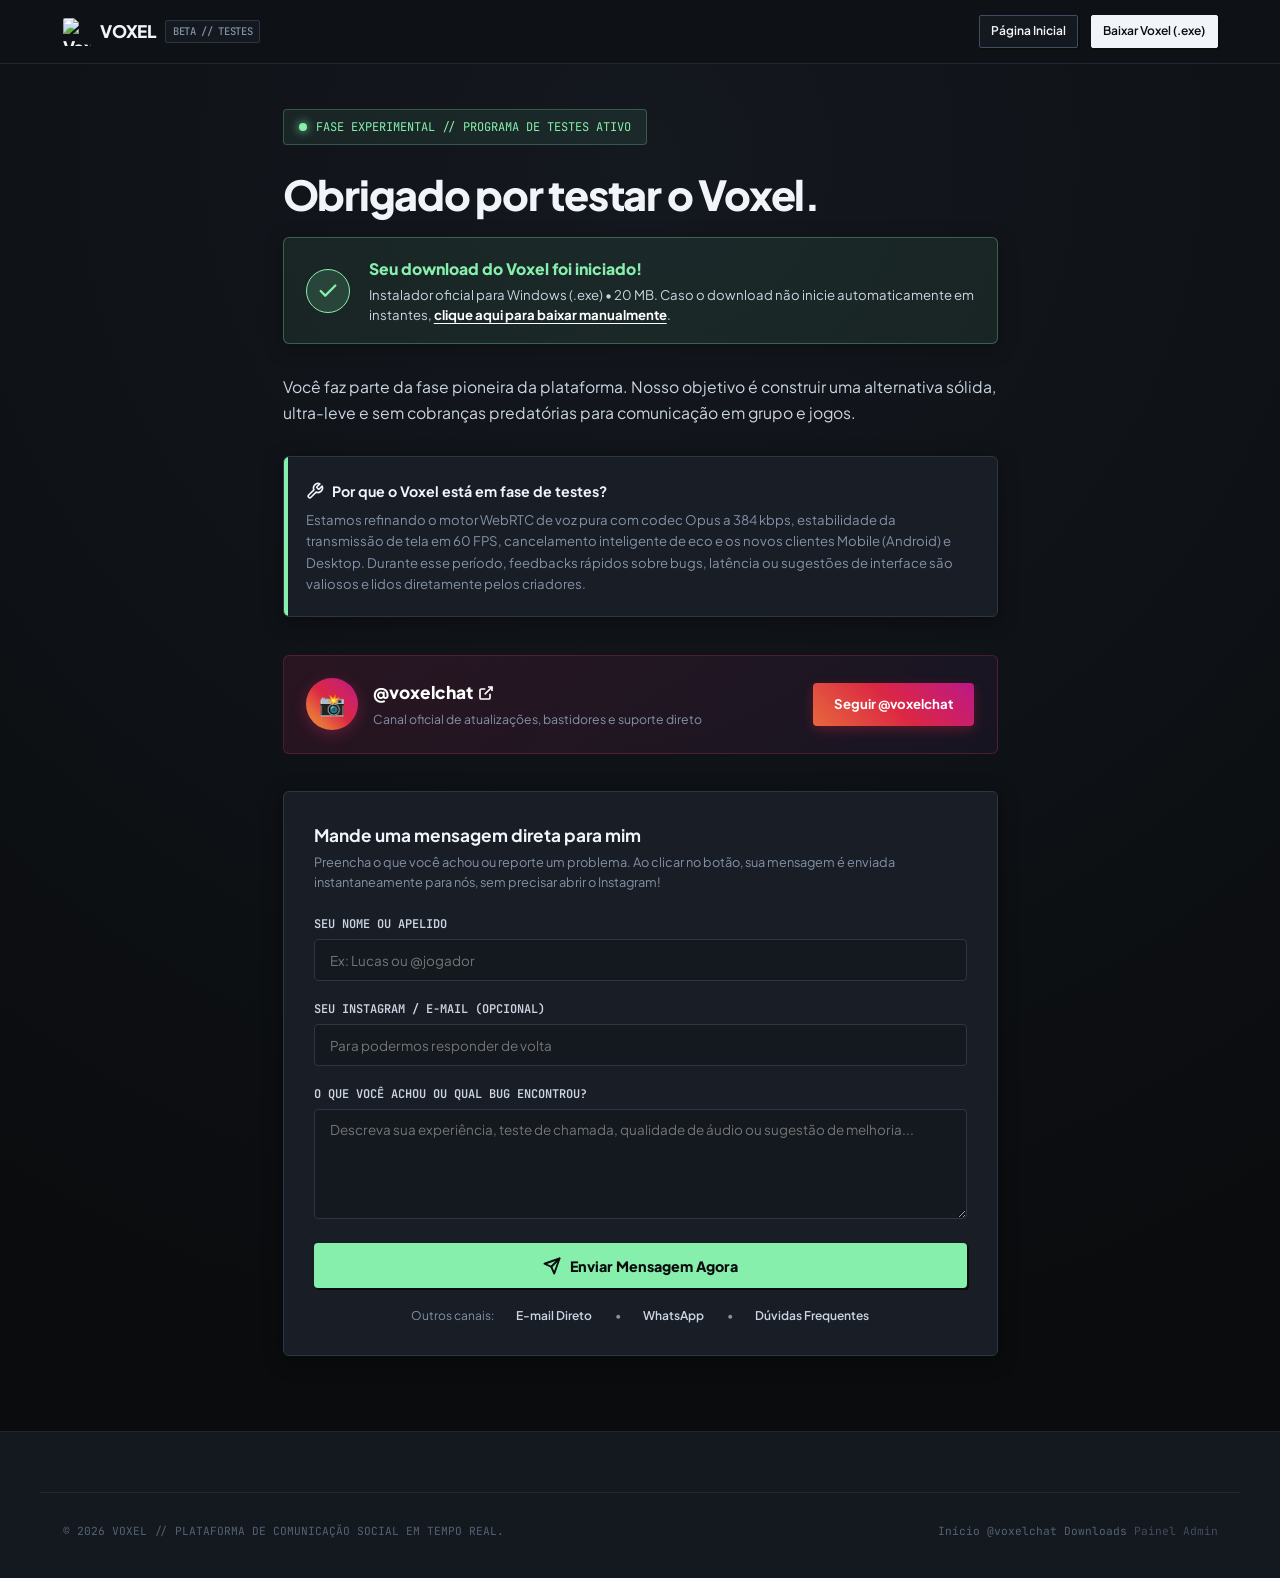
==== commit 21d81c68: "Fix Linux and Android downloads on the live Dokploy site" ====
--- a/obrigado.html
+++ b/obrigado.html
@@ -363,7 +363,7 @@
         <a href="/" class="btn btn-secondary btn-sm">
           <span>Página Inicial</span>
         </a>
-        <a href="https://github.com/VoxelChatApp/voxel-download-page/releases/download/v1.0.136/Voxel-Setup-1.0.136.exe" download="Voxel-Setup-1.0.136.exe" class="btn btn-primary btn-sm" id="headerDownloadBtn">
+        <a href="https://github.com/VoxelChatApp/voxel-download-page/releases/download/v1.0.138/Voxel-Setup-1.0.138.exe" download="Voxel-Setup-1.0.138.exe" class="btn btn-primary btn-sm" id="headerDownloadBtn">
           <span>Baixar Voxel (.exe)</span>
         </a>
       </div>
@@ -392,7 +392,7 @@
       <div class="download-started-info">
         <div class="download-started-title">Seu download do Voxel foi iniciado!</div>
         <div class="download-started-subtitle">
-          Instalador oficial para Windows (.exe) • 19 MB. Caso o download não inicie automaticamente em instantes, <a href="https://github.com/VoxelChatApp/voxel-download-page/releases/download/v1.0.136/Voxel-Setup-1.0.136.exe" download="Voxel-Setup-1.0.136.exe" class="link-retry-download" id="retryDownloadBtn">clique aqui para baixar manualmente</a>.
+          Instalador oficial para Windows (.exe) • 20 MB. Caso o download não inicie automaticamente em instantes, <a href="https://github.com/VoxelChatApp/voxel-download-page/releases/download/v1.0.138/Voxel-Setup-1.0.138.exe" download="Voxel-Setup-1.0.138.exe" class="link-retry-download" id="retryDownloadBtn">clique aqui para baixar manualmente</a>.
         </div>
       </div>
     </div>
@@ -563,8 +563,8 @@
 
     // Auto-trigger direct file download if redirected from download CTA
     window.addEventListener('DOMContentLoaded', async () => {
-      let downloadUrl = 'https://github.com/VoxelChatApp/voxel-download-page/releases/download/v1.0.136/Voxel-Setup-1.0.136.exe';
-      let fileName = 'Voxel-Setup-1.0.136.exe';
+      let downloadUrl = 'https://github.com/VoxelChatApp/voxel-download-page/releases/download/v1.0.138/Voxel-Setup-1.0.138.exe';
+      let fileName = 'Voxel-Setup-1.0.138.exe';
 
       try {
         const res = await fetch('https://api.github.com/repos/VoxelChatApp/voxel-download-page/releases/latest');
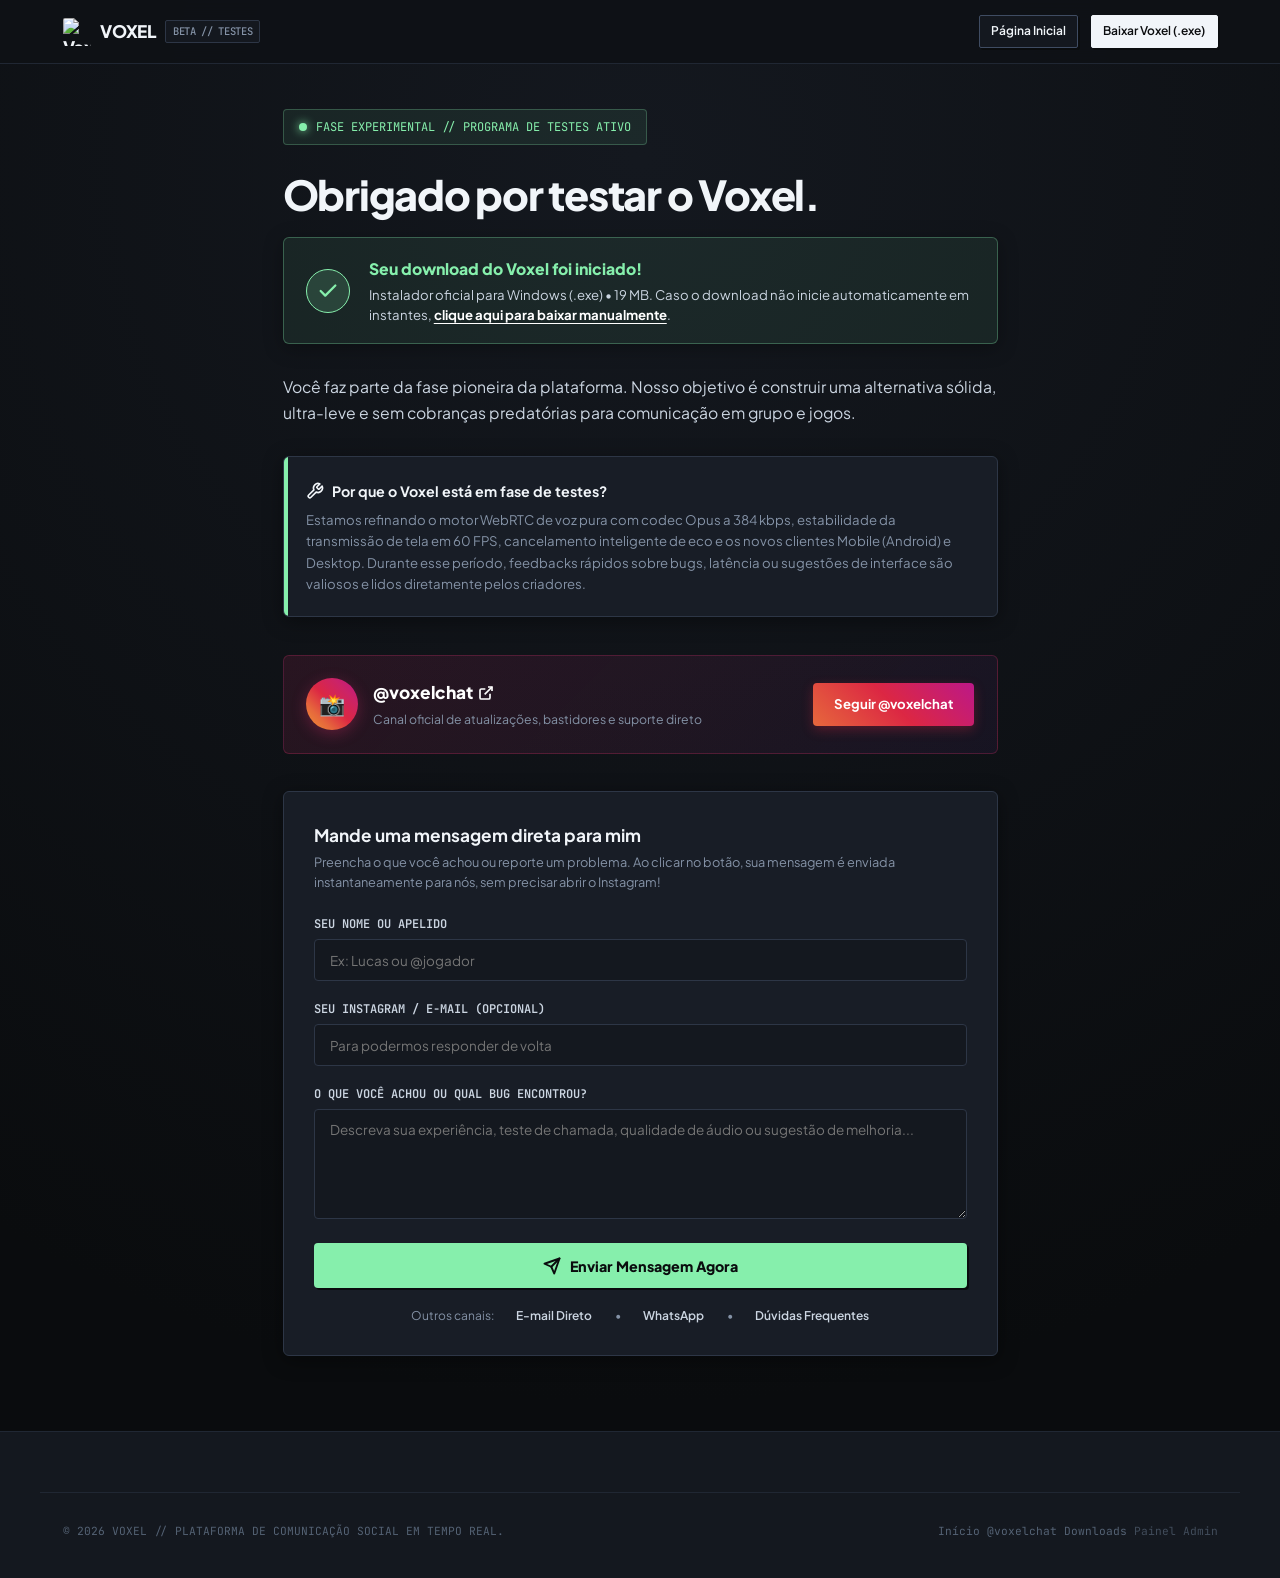
==== commit e3625685: "chore: point downloads to 1.0.142 Co-Authored-By: Claude Opus 5.5 <noreply@anthropic.com>" ====
--- a/obrigado.html
+++ b/obrigado.html
@@ -363,7 +363,7 @@
         <a href="/" class="btn btn-secondary btn-sm">
           <span>Página Inicial</span>
         </a>
-        <a href="https://github.com/VoxelChatApp/voxel-download-page/releases/download/v1.0.138/Voxel-Setup-1.0.138.exe" download="Voxel-Setup-1.0.138.exe" class="btn btn-primary btn-sm" id="headerDownloadBtn">
+        <a href="https://github.com/VoxelChatApp/voxel-download-page/releases/download/v1.0.142/Voxel-Setup-1.0.142.exe" download="Voxel-Setup-1.0.142.exe" class="btn btn-primary btn-sm" id="headerDownloadBtn">
           <span>Baixar Voxel (.exe)</span>
         </a>
       </div>
@@ -392,7 +392,7 @@
       <div class="download-started-info">
         <div class="download-started-title">Seu download do Voxel foi iniciado!</div>
         <div class="download-started-subtitle">
-          Instalador oficial para Windows (.exe) • 20 MB. Caso o download não inicie automaticamente em instantes, <a href="https://github.com/VoxelChatApp/voxel-download-page/releases/download/v1.0.138/Voxel-Setup-1.0.138.exe" download="Voxel-Setup-1.0.138.exe" class="link-retry-download" id="retryDownloadBtn">clique aqui para baixar manualmente</a>.
+          Instalador oficial para Windows (.exe) • 19 MB. Caso o download não inicie automaticamente em instantes, <a href="https://github.com/VoxelChatApp/voxel-download-page/releases/download/v1.0.142/Voxel-Setup-1.0.142.exe" download="Voxel-Setup-1.0.142.exe" class="link-retry-download" id="retryDownloadBtn">clique aqui para baixar manualmente</a>.
         </div>
       </div>
     </div>
@@ -563,8 +563,8 @@
 
     // Auto-trigger direct file download if redirected from download CTA
     window.addEventListener('DOMContentLoaded', async () => {
-      let downloadUrl = 'https://github.com/VoxelChatApp/voxel-download-page/releases/download/v1.0.138/Voxel-Setup-1.0.138.exe';
-      let fileName = 'Voxel-Setup-1.0.138.exe';
+      let downloadUrl = 'https://github.com/VoxelChatApp/voxel-download-page/releases/download/v1.0.142/Voxel-Setup-1.0.142.exe';
+      let fileName = 'Voxel-Setup-1.0.142.exe';
 
       try {
         const res = await fetch('https://api.github.com/repos/VoxelChatApp/voxel-download-page/releases/latest');
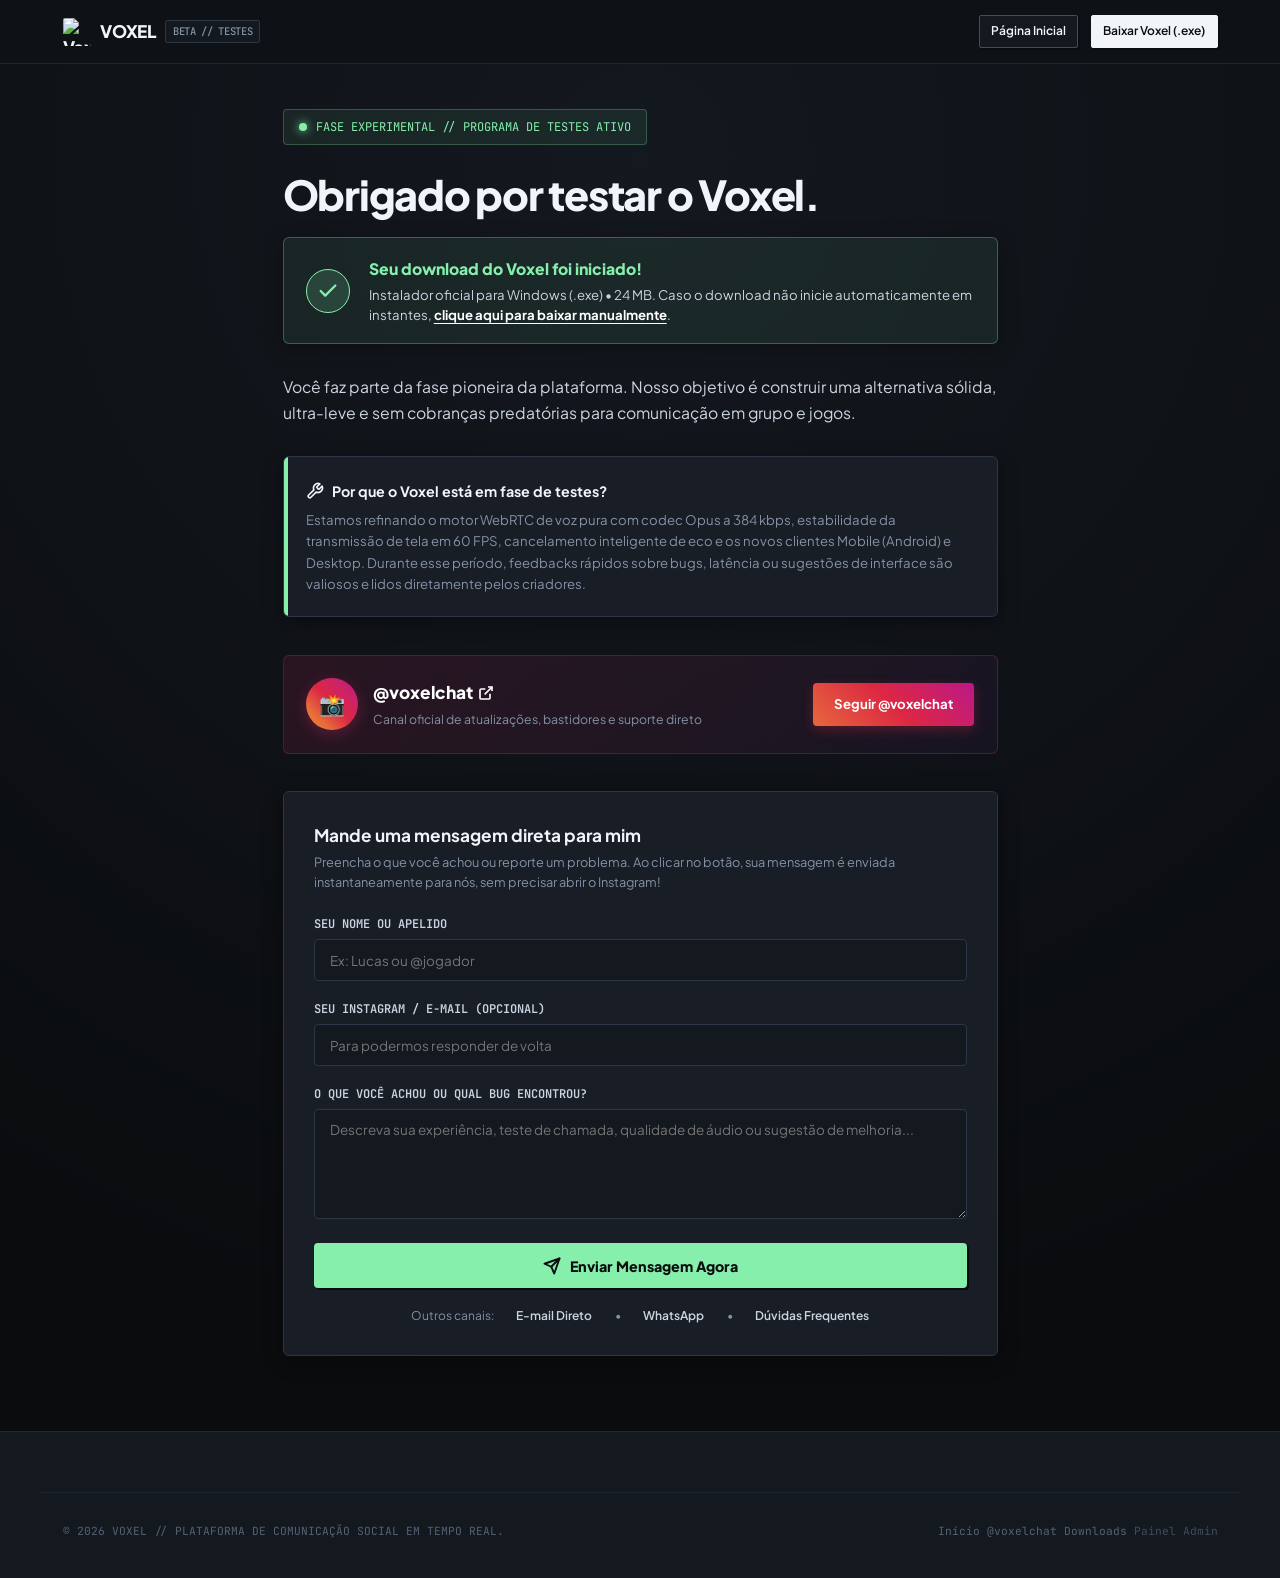
==== commit dcae9d3b: "release: update Windows downloads to Voxel 1.0.142 Co-Authored-By: Claude Opus 5.5 <noreply@anthropi" ====
--- a/obrigado.html
+++ b/obrigado.html
@@ -392,7 +392,7 @@
       <div class="download-started-info">
         <div class="download-started-title">Seu download do Voxel foi iniciado!</div>
         <div class="download-started-subtitle">
-          Instalador oficial para Windows (.exe) • 19 MB. Caso o download não inicie automaticamente em instantes, <a href="https://github.com/VoxelChatApp/voxel-download-page/releases/download/v1.0.142/Voxel-Setup-1.0.142.exe" download="Voxel-Setup-1.0.142.exe" class="link-retry-download" id="retryDownloadBtn">clique aqui para baixar manualmente</a>.
+          Instalador oficial para Windows (.exe) • 24 MB. Caso o download não inicie automaticamente em instantes, <a href="https://github.com/VoxelChatApp/voxel-download-page/releases/download/v1.0.142/Voxel-Setup-1.0.142.exe" download="Voxel-Setup-1.0.142.exe" class="link-retry-download" id="retryDownloadBtn">clique aqui para baixar manualmente</a>.
         </div>
       </div>
     </div>
